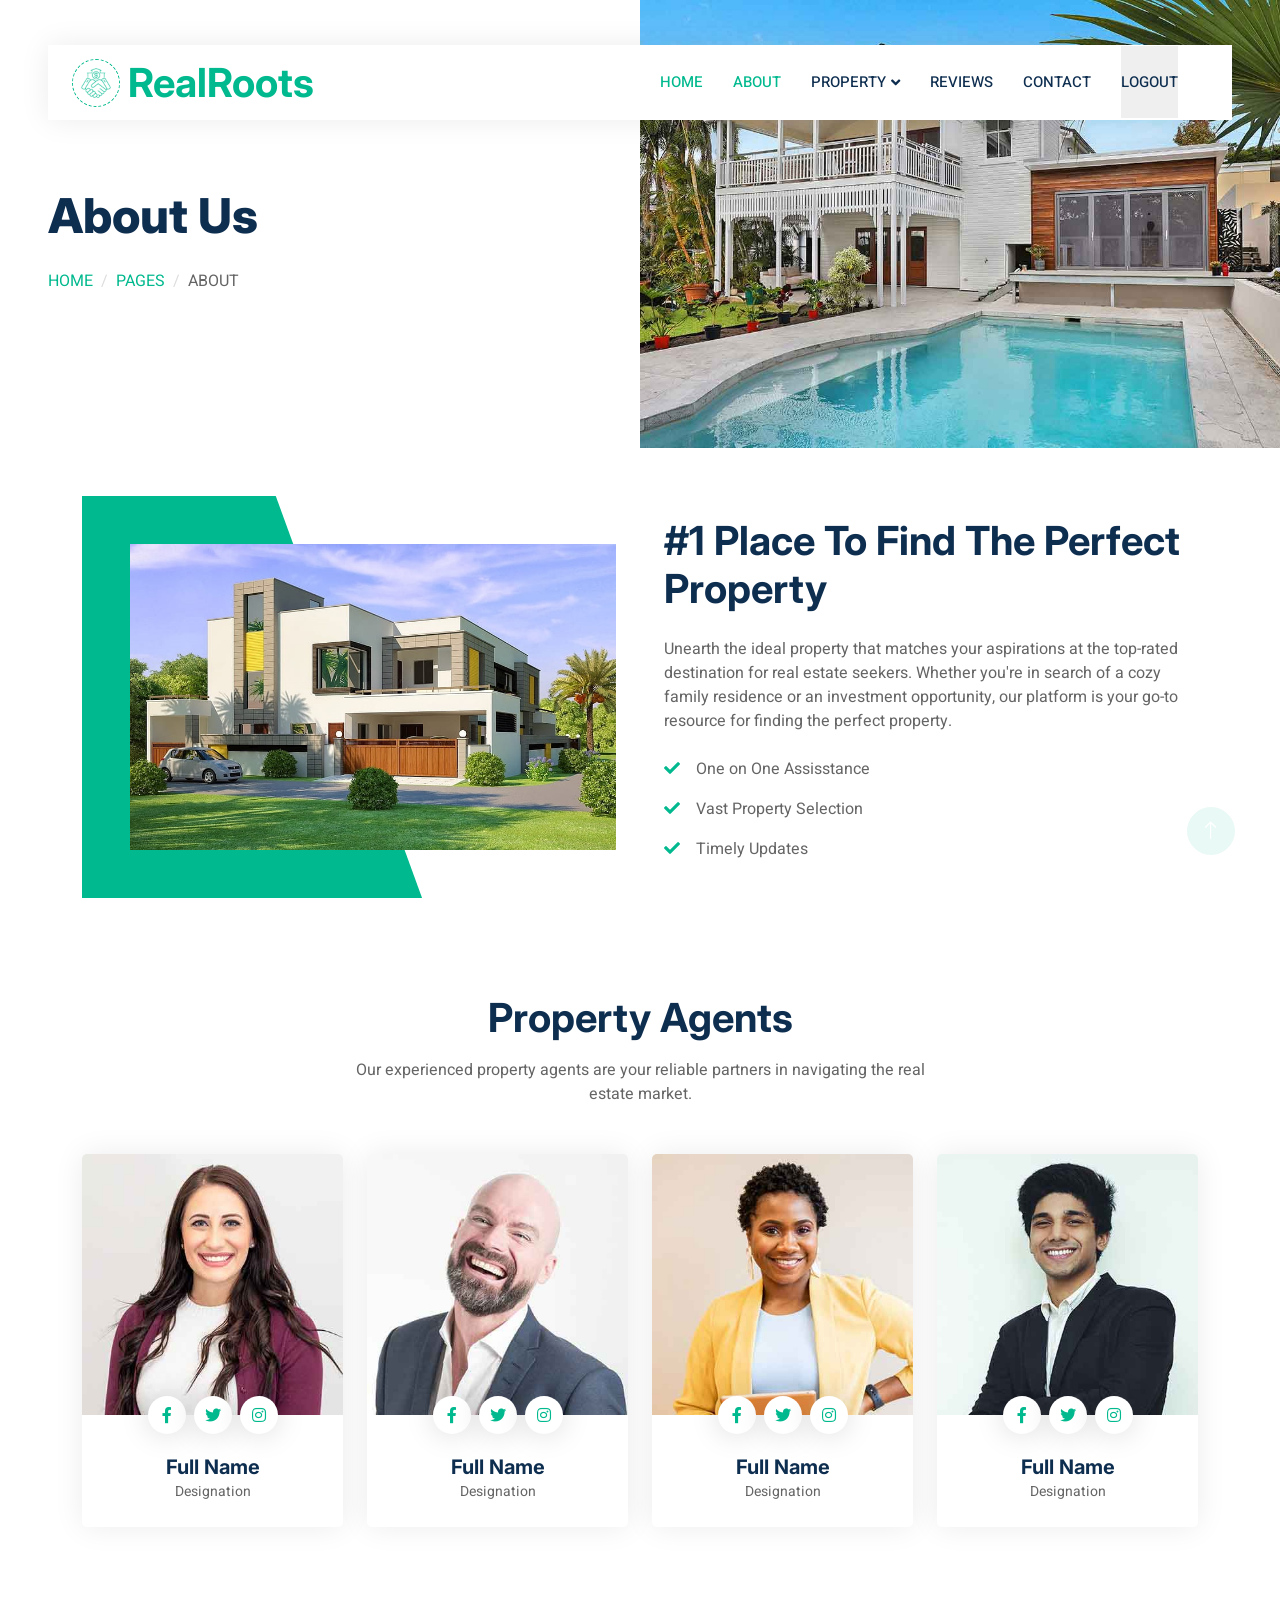
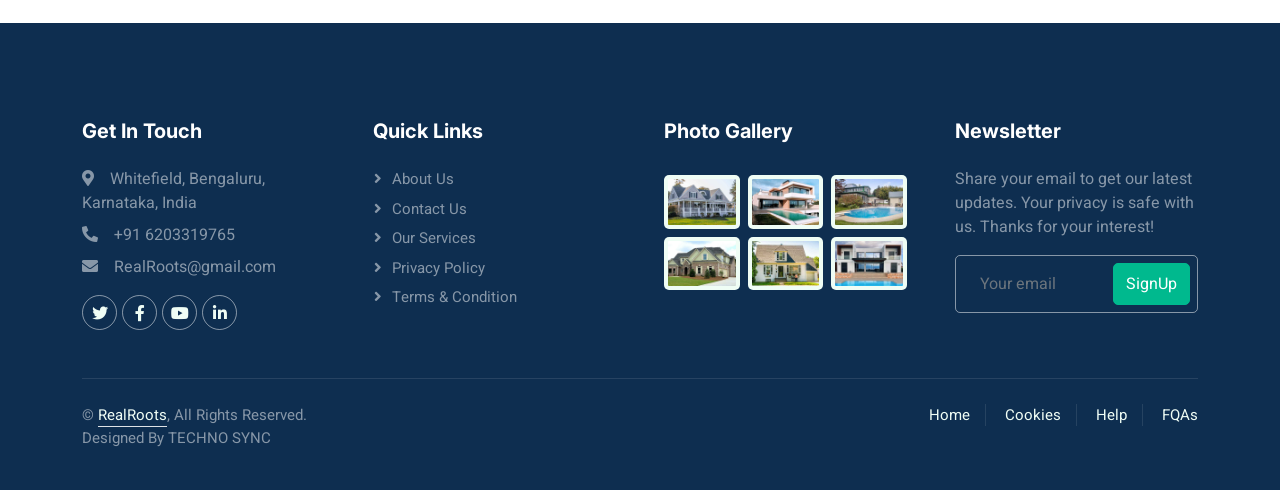
==== about.html @ d45a45da "project added" ====
<!DOCTYPE html>
<html lang="en">

<head>
    <meta charset="utf-8">
    <title>RealRoots</title>
    <meta content="width=device-width, initial-scale=1.0" name="viewport">
    <meta content="" name="keywords">
    <meta content="" name="description">

    <!-- Favicon -->
    <link href="img/favicon.ico" rel="icon">

    <!-- Google Web Fonts -->
    <link rel="preconnect" href="https://fonts.googleapis.com">
    <link rel="preconnect" href="https://fonts.gstatic.com" crossorigin>
    <link href="https://fonts.googleapis.com/css2?family=Heebo:wght@400;500;600&family=Inter:wght@700;800&display=swap" rel="stylesheet">
    
    <!-- Icon Font Stylesheet -->
    <link href="https://cdnjs.cloudflare.com/ajax/libs/font-awesome/5.10.0/css/all.min.css" rel="stylesheet">
    <link href="https://cdn.jsdelivr.net/npm/bootstrap-icons@1.4.1/font/bootstrap-icons.css" rel="stylesheet">

    <!-- Libraries Stylesheet -->
    <link href="lib/animate/animate.min.css" rel="stylesheet">
    <link href="lib/owlcarousel/assets/owl.carousel.min.css" rel="stylesheet">

    <!-- Customized Bootstrap Stylesheet -->
    <link href="css/bootstrap.min.css" rel="stylesheet">

    <!-- Template Stylesheet -->
    <link href="css/style.css" rel="stylesheet">
</head>

<body>
    <div class="container-xxl bg-white p-0">
        <!-- Spinner Start -->
        <div id="spinner" class="show bg-white position-fixed translate-middle w-100 vh-100 top-50 start-50 d-flex align-items-center justify-content-center">
            <div class="spinner-border text-primary" style="width: 3rem; height: 3rem;" role="status">
                <span class="sr-only">Loading...</span>
            </div>
        </div>
        <!-- Spinner End -->


        <!-- Navbar Start -->
        <div class="container-fluid nav-bar bg-transparent">
            <nav class="navbar navbar-expand-lg bg-white navbar-light py-0 px-4">
                <a href="index.php" class="navbar-brand d-flex align-items-center text-center">
                    <div class="icon p-2 me-2">
                        <img class="img-fluid" src="img/icon-deal.png" alt="Icon" style="width: 30px; height: 30px;">
                    </div>
                    <h1 class="m-0 text-primary">RealRoots</h1>
                </a>
                <button type="button" class="navbar-toggler" data-bs-toggle="collapse" data-bs-target="#navbarCollapse">
                    <span class="navbar-toggler-icon"></span>
                </button>
                <div class="collapse navbar-collapse" id="navbarCollapse">
                    <div class="navbar-nav ms-auto">
                        <a href="index.php" class="nav-item nav-link active">Home</a>
                        <a href="about.html" class="nav-item nav-link active">About</a>
                        <div class="nav-item dropdown">
                            <a href="#" class="nav-link dropdown-toggle" data-bs-toggle="dropdown">Property</a>
                            <div class="dropdown-menu rounded-0 m-0">
                                <a href="property-list.php" class="dropdown-item">Property List</a>
                                <a href="property-type.php" class="dropdown-item">Property Type</a>
                                <a href="property-agent.php" class="dropdown-item">Property Agent</a>
                            </div>
                        </div>
                    
                        <a href="testimonial.html" class="nav-item nav-link">Reviews</a>
                        <a href="contact.php" class="nav-item nav-link">Contact</a>
                        <li class="nav-item">
                            <form method="post" action="logout.php">
                            <button style="border:none " type="submit" class="nav-item nav-link" name="logout">Logout</button>
                            </form>
                        </li>
                    </div>
                </div>
            </nav>
        </div>
        <!-- Navbar End -->

        <!-- Header Start -->
        <div class="container-fluid header bg-white p-0">
            <div class="row g-0 align-items-center flex-column-reverse flex-md-row">
                <div class="col-md-6 p-5 mt-lg-5">
                    <h1 class="display-5 animated fadeIn mb-4">About Us</h1> 
                        <nav aria-label="breadcrumb animated fadeIn">
                        <ol class="breadcrumb text-uppercase">
                            <li class="breadcrumb-item"><a href="#">Home</a></li>
                            <li class="breadcrumb-item"><a href="#">Pages</a></li>
                            <li class="breadcrumb-item text-body active" aria-current="page">About</li>
                        </ol>
                    </nav>
                </div>
                <div class="col-md-6 animated fadeIn">
                    <img class="img-fluid" src="img/header.jpg" alt="">
                </div>
            </div>
        </div>
        <!-- Header End -->


       


        <!-- About Start -->
        <div class="container-xxl py-5">
            <div class="container">
                <div class="row g-5 align-items-center">
                    <div class="col-lg-6 wow fadeIn" data-wow-delay="0.1s">
                        <div class="about-img position-relative overflow-hidden p-5 pe-0">
                            <img class="img-fluid w-100" src="img/about.jpg">
                        </div>
                    </div>
                    <div class="col-lg-6 wow fadeIn" data-wow-delay="0.5s">
                        <h1 class="mb-4">#1 Place To Find The Perfect Property</h1>
                        <p class="mb-4">Unearth the ideal property that matches your aspirations at the top-rated destination for real estate seekers. Whether you're in search of a cozy family residence or an investment opportunity, our platform is your go-to resource for finding the perfect property.</p>
                        <p><i class="fa fa-check text-primary me-3"></i>One on One Assisstance</p>
                        <p><i class="fa fa-check text-primary me-3"></i>Vast Property Selection</p>
                        <p><i class="fa fa-check text-primary me-3"></i>Timely Updates</p>
                        
                    </div>
                </div>
            </div>
        </div>
        <!-- About End -->


        <!-- Call to Action Start -->
        
        <!-- Call to Action End -->


        <!-- Team Start -->
        <div class="container-xxl py-5">
            <div class="container">
                <div class="text-center mx-auto mb-5 wow fadeInUp" data-wow-delay="0.1s" style="max-width: 600px;">
                    <h1 class="mb-3">Property Agents</h1>
                    <p>Our experienced property agents are your reliable partners in navigating the real estate market.</p>
                </div>
                <div class="row g-4">
                    <div class="col-lg-3 col-md-6 wow fadeInUp" data-wow-delay="0.1s">
                        <div class="team-item rounded overflow-hidden">
                            <div class="position-relative">
                                <img class="img-fluid" src="img/team-1.jpg" alt="">
                                <div class="position-absolute start-50 top-100 translate-middle d-flex align-items-center">
                                    <a class="btn btn-square mx-1" href=""><i class="fab fa-facebook-f"></i></a>
                                    <a class="btn btn-square mx-1" href=""><i class="fab fa-twitter"></i></a>
                                    <a class="btn btn-square mx-1" href=""><i class="fab fa-instagram"></i></a>
                                </div>
                            </div>
                            <div class="text-center p-4 mt-3">
                                <h5 class="fw-bold mb-0">Full Name</h5>
                                <small>Designation</small>
                            </div>
                        </div>
                    </div>
                    <div class="col-lg-3 col-md-6 wow fadeInUp" data-wow-delay="0.3s">
                        <div class="team-item rounded overflow-hidden">
                            <div class="position-relative">
                                <img class="img-fluid" src="img/team-2.jpg" alt="">
                                <div class="position-absolute start-50 top-100 translate-middle d-flex align-items-center">
                                    <a class="btn btn-square mx-1" href=""><i class="fab fa-facebook-f"></i></a>
                                    <a class="btn btn-square mx-1" href=""><i class="fab fa-twitter"></i></a>
                                    <a class="btn btn-square mx-1" href=""><i class="fab fa-instagram"></i></a>
                                </div>
                            </div>
                            <div class="text-center p-4 mt-3">
                                <h5 class="fw-bold mb-0">Full Name</h5>
                                <small>Designation</small>
                            </div>
                        </div>
                    </div>
                    <div class="col-lg-3 col-md-6 wow fadeInUp" data-wow-delay="0.5s">
                        <div class="team-item rounded overflow-hidden">
                            <div class="position-relative">
                                <img class="img-fluid" src="img/team-3.jpg" alt="">
                                <div class="position-absolute start-50 top-100 translate-middle d-flex align-items-center">
                                    <a class="btn btn-square mx-1" href=""><i class="fab fa-facebook-f"></i></a>
                                    <a class="btn btn-square mx-1" href=""><i class="fab fa-twitter"></i></a>
                                    <a class="btn btn-square mx-1" href=""><i class="fab fa-instagram"></i></a>
                                </div>
                            </div>
                            <div class="text-center p-4 mt-3">
                                <h5 class="fw-bold mb-0">Full Name</h5>
                                <small>Designation</small>
                            </div>
                        </div>
                    </div>
                    <div class="col-lg-3 col-md-6 wow fadeInUp" data-wow-delay="0.7s">
                        <div class="team-item rounded overflow-hidden">
                            <div class="position-relative">
                                <img class="img-fluid" src="img/team-4.jpg" alt="">
                                <div class="position-absolute start-50 top-100 translate-middle d-flex align-items-center">
                                    <a class="btn btn-square mx-1" href=""><i class="fab fa-facebook-f"></i></a>
                                    <a class="btn btn-square mx-1" href=""><i class="fab fa-twitter"></i></a>
                                    <a class="btn btn-square mx-1" href=""><i class="fab fa-instagram"></i></a>
                                </div>
                            </div>
                            <div class="text-center p-4 mt-3">
                                <h5 class="fw-bold mb-0">Full Name</h5>
                                <small>Designation</small>
                            </div>
                        </div>
                    </div>
                </div>
            </div>
        </div>
        <!-- Team End -->
        

        <!-- Footer Start -->
        <div class="container-fluid bg-dark text-white-50 footer pt-5 mt-5 wow fadeIn" data-wow-delay="0.1s">
            <div class="container py-5">
                <div class="row g-5">
                    <div class="col-lg-3 col-md-6">
                        <h5 class="text-white mb-4">Get In Touch</h5>
                        <p class="mb-2"><i class="fa fa-map-marker-alt me-3"></i>Whitefield, Bengaluru, Karnataka, India</p>
                        <p class="mb-2"><i class="fa fa-phone-alt me-3"></i>+91 6203319765</p>
                        <p class="mb-2"><i class="fa fa-envelope me-3"></i>RealRoots@gmail.com</p>
                        <div class="d-flex pt-2">
                            <a class="btn btn-outline-light btn-social" href=""><i class="fab fa-twitter"></i></a>
                            <a class="btn btn-outline-light btn-social" href=""><i class="fab fa-facebook-f"></i></a>
                            <a class="btn btn-outline-light btn-social" href=""><i class="fab fa-youtube"></i></a>
                            <a class="btn btn-outline-light btn-social" href=""><i class="fab fa-linkedin-in"></i></a>
                        </div>
                    </div>
                    <div class="col-lg-3 col-md-6">
                        <h5 class="text-white mb-4">Quick Links</h5>
                        <a class="btn btn-link text-white-50" href="">About Us</a>
                        <a class="btn btn-link text-white-50" href="">Contact Us</a>
                        <a class="btn btn-link text-white-50" href="">Our Services</a>
                        <a class="btn btn-link text-white-50" href="">Privacy Policy</a>
                        <a class="btn btn-link text-white-50" href="">Terms & Condition</a>
                    </div>
                    <div class="col-lg-3 col-md-6">
                        <h5 class="text-white mb-4">Photo Gallery</h5>
                        <div class="row g-2 pt-2">
                            <div class="col-4">
                                <img class="img-fluid rounded bg-light p-1" src="img/property-1.jpg" alt="">
                            </div>
                            <div class="col-4">
                                <img class="img-fluid rounded bg-light p-1" src="img/property-2.jpg" alt="">
                            </div>
                            <div class="col-4">
                                <img class="img-fluid rounded bg-light p-1" src="img/property-3.jpg" alt="">
                            </div>
                            <div class="col-4">
                                <img class="img-fluid rounded bg-light p-1" src="img/property-4.jpg" alt="">
                            </div>
                            <div class="col-4">
                                <img class="img-fluid rounded bg-light p-1" src="img/property-5.jpg" alt="">
                            </div>
                            <div class="col-4">
                                <img class="img-fluid rounded bg-light p-1" src="img/property-6.jpg" alt="">
                            </div>
                        </div>
                    </div>
                    <div class="col-lg-3 col-md-6">
                        <h5 class="text-white mb-4">Newsletter</h5>
                        <p>Share your email to get our latest updates. Your privacy is safe with us. Thanks for your interest!</p>
                        <div class="position-relative mx-auto" style="max-width: 400px;">
                            <input class="form-control bg-transparent w-100 py-3 ps-4 pe-5" type="text" placeholder="Your email">
                            <button type="button" class="btn btn-primary py-2 position-absolute top-0 end-0 mt-2 me-2">SignUp</button>
                        </div>
                    </div>
                </div>
            </div>
            <div class="container">
                <div class="copyright">
                    <div class="row">
                        <div class="col-md-6 text-center text-md-start mb-3 mb-md-0">
                            &copy; <a class="border-bottom" href="#">RealRoots</a>, All Rights Reserved. 
							
							<!--/*** This template is free as long as you keep the footer author’s credit link/attribution link/backlink. If you'd like to use the template without the footer author’s credit link/attribution link/backlink, you can purchase the Credit Removal License from "https://htmlcodex.com/credit-removal". Thank you for your support. ***/-->
							<p>Designed By <a class="border-bottom"  href="technosync.html"></a>TECHNO SYNC</a></p>
                        </div>
                        <div class="col-md-6 text-center text-md-end">
                            <div class="footer-menu">
                                <a href="">Home</a>
                                <a href="">Cookies</a>
                                <a href="">Help</a>
                                <a href="">FQAs</a>
                            </div>
                        </div>
                    </div>
                </div>
            </div>
        </div>
        <!-- Footer End -->


        <!-- Back to Top -->
        <a href="#" class="btn btn-lg btn-primary btn-lg-square back-to-top"><i class="bi bi-arrow-up"></i></a>
    </div>

    <!-- JavaScript Libraries -->
    <script src="https://code.jquery.com/jquery-3.4.1.min.js"></script>
    <script src="https://cdn.jsdelivr.net/npm/bootstrap@5.0.0/dist/js/bootstrap.bundle.min.js"></script>
    <script src="lib/wow/wow.min.js"></script>
    <script src="lib/easing/easing.min.js"></script>
    <script src="lib/waypoints/waypoints.min.js"></script>
    <script src="lib/owlcarousel/owl.carousel.min.js"></script>

    <!-- Template Javascript -->
    <script src="js/main.js"></script>
</body>

</html>
---- css/style.css ----
/********** Template CSS **********/
:root {
    --primary: #00B98E;
    --secondary: #FF6922;
    --light: #EFFDF5;
    --dark: #0E2E50;
}

.back-to-top {
    position: fixed;
    display: none;
    right: 45px;
    bottom: 45px;
    z-index: 99;
}


/*** Spinner ***/
#spinner {
    opacity: 0;
    visibility: hidden;
    transition: opacity .5s ease-out, visibility 0s linear .5s;
    z-index: 99999;
}

#spinner.show {
    transition: opacity .5s ease-out, visibility 0s linear 0s;
    visibility: visible;
    opacity: 1;
}


/*** Button ***/
.btn {
    transition: .5s;
}

.btn.btn-primary,
.btn.btn-secondary {
    color: #FFFFFF;
}

.btn-square {
    width: 38px;
    height: 38px;
}

.btn-sm-square {
    width: 32px;
    height: 32px;
}

.btn-lg-square {
    width: 48px;
    height: 48px;
}

.btn-square,
.btn-sm-square,
.btn-lg-square {
    padding: 0;
    display: flex;
    align-items: center;
    justify-content: center;
    font-weight: normal;
    border-radius: 50px;
}


/*** Navbar ***/
.nav-bar {
    position: relative;
    margin-top: 45px;
    padding: 0 3rem;
    transition: .5s;
    z-index: 9999;
}

.nav-bar.sticky-top {
    position: sticky;
    padding: 0;
    z-index: 9999;
}

.navbar {
    box-shadow: 0 0 30px rgba(0, 0, 0, .08);
}

.navbar .dropdown-toggle::after {
    border: none;
    content: "\f107";
    font-family: "Font Awesome 5 Free";
    font-weight: 900;
    vertical-align: middle;
    margin-left: 5px;
    transition: .5s;
}

.navbar .dropdown-toggle[aria-expanded=true]::after {
    transform: rotate(-180deg);
}

.navbar-light .navbar-nav .nav-link {
    margin-right: 30px;
    padding: 25px 0;
    color: #FFFFFF;
    font-size: 15px;
    text-transform: uppercase;
    outline: none;
}

.navbar-light .navbar-nav .nav-link:hover,
.navbar-light .navbar-nav .nav-link.active {
    color: var(--primary);
}

@media (max-width: 991.98px) {
    .nav-bar {
        margin: 0;
        padding: 0;
    }

    .navbar-light .navbar-nav .nav-link  {
        margin-right: 0;
        padding: 10px 0;
    }

    .navbar-light .navbar-nav {
        border-top: 1px solid #EEEEEE;
    }
}

.navbar-light .navbar-brand {
    height: 75px;
}

.navbar-light .navbar-nav .nav-link {
    color: var(--dark);
    font-weight: 500;
}

@media (min-width: 992px) {
    .navbar .nav-item .dropdown-menu {
        display: block;
        top: 100%;
        margin-top: 0;
        transform: rotateX(-75deg);
        transform-origin: 0% 0%;
        opacity: 0;
        visibility: hidden;
        transition: .5s;
        
    }

    .navbar .nav-item:hover .dropdown-menu {
        transform: rotateX(0deg);
        visibility: visible;
        transition: .5s;
        opacity: 1;
    }
}


/*** Header ***/
@media (min-width: 992px) {
    .header {
        margin-top: -120px;
    }
}

.header-carousel .owl-nav {
    position: absolute;
    top: 50%;
    left: -25px;
    transform: translateY(-50%);
    display: flex;
    flex-direction: column;
}

.header-carousel .owl-nav .owl-prev,
.header-carousel .owl-nav .owl-next {
    margin: 7px 0;
    width: 50px;
    height: 50px;
    display: flex;
    align-items: center;
    justify-content: center;
    color: #FFFFFF;
    background: var(--primary);
    border-radius: 40px;
    font-size: 20px;
    transition: .5s;
}

.header-carousel .owl-nav .owl-prev:hover,
.header-carousel .owl-nav .owl-next:hover {
    background: var(--dark);
}

@media (max-width: 768px) {
    .header-carousel .owl-nav {
        left: 25px;
    }
}

.breadcrumb-item + .breadcrumb-item::before {
    color: #DDDDDD;
}


/*** Icon ***/
.icon {
    padding: 15px;
    display: inline-flex;
    align-items: center;
    justify-content: center;
    background: #FFFFFF !important;
    border-radius: 50px;
    border: 1px dashed var(--primary) !important;
}


/*** About ***/
.about-img img {
    position: relative;
    z-index: 2;
}

.about-img::before {
    position: absolute;
    content: "";
    top: 0;
    left: -50%;
    width: 100%;
    height: 100%;
    background: var(--primary);
    transform: skew(20deg);
    z-index: 1;
}


/*** Category ***/
.cat-item div {
    background: #FFFFFF;
    border: 1px dashed rgba(0, 185, 142, .3);
    transition: .5s;
}

.cat-item:hover div {
    background: var(--primary);
    border-color: transparent;
}

.cat-item div * {
    transition: .5s;
}

.cat-item:hover div * {
    color: #FFFFFF !important;
}


/*** Property List ***/
.nav-pills .nav-item .btn {
    color: var(--dark);
}

.nav-pills .nav-item .btn:hover,
.nav-pills .nav-item .btn.active {
    color: #FFFFFF;
}

.property-item {
    box-shadow: 0 0 30px rgba(0, 0, 0, .08);
}

.property-item img {
    transition: .5s;
}

.property-item:hover img {
    transform: scale(1.1);
}

.property-item .border-top {
    border-top: 1px dashed rgba(0, 185, 142, .3) !important;
}

.property-item .border-end {
    border-right: 1px dashed rgba(0, 185, 142, .3) !important;
}


/*** Team ***/
.team-item {
    box-shadow: 0 0 30px rgba(0, 0, 0, .08);
    transition: .5s;
}

.team-item .btn {
    color: var(--primary);
    background: #FFFFFF;
    box-shadow: 0 0 30px rgba(0, 0, 0, .15);
}

.team-item .btn:hover {
    color: #FFFFFF;
    background: var(--primary);
}

.team-item:hover {
    border-color: var(--secondary) !important;
}

.team-item:hover .bg-primary {
    background: var(--secondary) !important;
}

.team-item:hover .bg-primary i {
    color: var(--secondary) !important;
}


/*** Testimonial ***/
.testimonial-carousel {
    padding-left: 1.5rem;
    padding-right: 1.5rem;
}

@media (min-width: 576px) {
    .testimonial-carousel {
        padding-left: 4rem;
        padding-right: 4rem;
    }
}

.testimonial-carousel .testimonial-item .border {
    border: 1px dashed rgba(0, 185, 142, .3) !important;
}

.testimonial-carousel .owl-nav {
    position: absolute;
    width: 100%;
    height: 40px;
    top: calc(50% - 20px);
    left: 0;
    display: flex;
    justify-content: space-between;
    z-index: 1;
}

.testimonial-carousel .owl-nav .owl-prev,
.testimonial-carousel .owl-nav .owl-next {
    position: relative;
    width: 40px;
    height: 40px;
    display: flex;
    align-items: center;
    justify-content: center;
    color: #FFFFFF;
    background: var(--primary);
    border-radius: 40px;
    font-size: 20px;
    transition: .5s;
}

.testimonial-carousel .owl-nav .owl-prev:hover,
.testimonial-carousel .owl-nav .owl-next:hover {
    background: var(--dark);
}


/*** Footer ***/
.footer .btn.btn-social {
    margin-right: 5px;
    width: 35px;
    height: 35px;
    display: flex;
    align-items: center;
    justify-content: center;
    color: var(--light);
    border: 1px solid rgba(255,255,255,0.5);
    border-radius: 35px;
    transition: .3s;
}

.footer .btn.btn-social:hover {
    color: var(--primary);
    border-color: var(--light);
}

.footer .btn.btn-link {
    display: block;
    margin-bottom: 5px;
    padding: 0;
    text-align: left;
    font-size: 15px;
    font-weight: normal;
    text-transform: capitalize;
    transition: .3s;
}

.footer .btn.btn-link::before {
    position: relative;
    content: "\f105";
    font-family: "Font Awesome 5 Free";
    font-weight: 900;
    margin-right: 10px;
}

.footer .btn.btn-link:hover {
    letter-spacing: 1px;
    box-shadow: none;
}

.footer .form-control {
    border-color: rgba(255,255,255,0.5);
}

.footer .copyright {
    padding: 25px 0;
    font-size: 15px;
    border-top: 1px solid rgba(256, 256, 256, .1);
}

.footer .copyright a {
    color: var(--light);
}

.footer .footer-menu a {
    margin-right: 15px;
    padding-right: 15px;
    border-right: 1px solid rgba(255, 255, 255, .1);
}

.footer .footer-menu a:last-child {
    margin-right: 0;
    padding-right: 0;
    border-right: none;
}

/* Custom CSS for the button */
.btn-custom {
    background-color: #000; /* Black background color */
    color: #fff; /* White text color */
    border-radius: 25px; /* Rounded borders */
    padding: 10px 20px; /* Adjust padding as needed */
    text-decoration: none; /* Remove underline */
    transition: background-color 0.3s ease-in-out; /* Smooth color transition on hover */
}

/* Custom CSS for the button hover state */
.btn-custom:hover {
    background-color: #333; /* Darker black on hover (adjust as needed) */
}
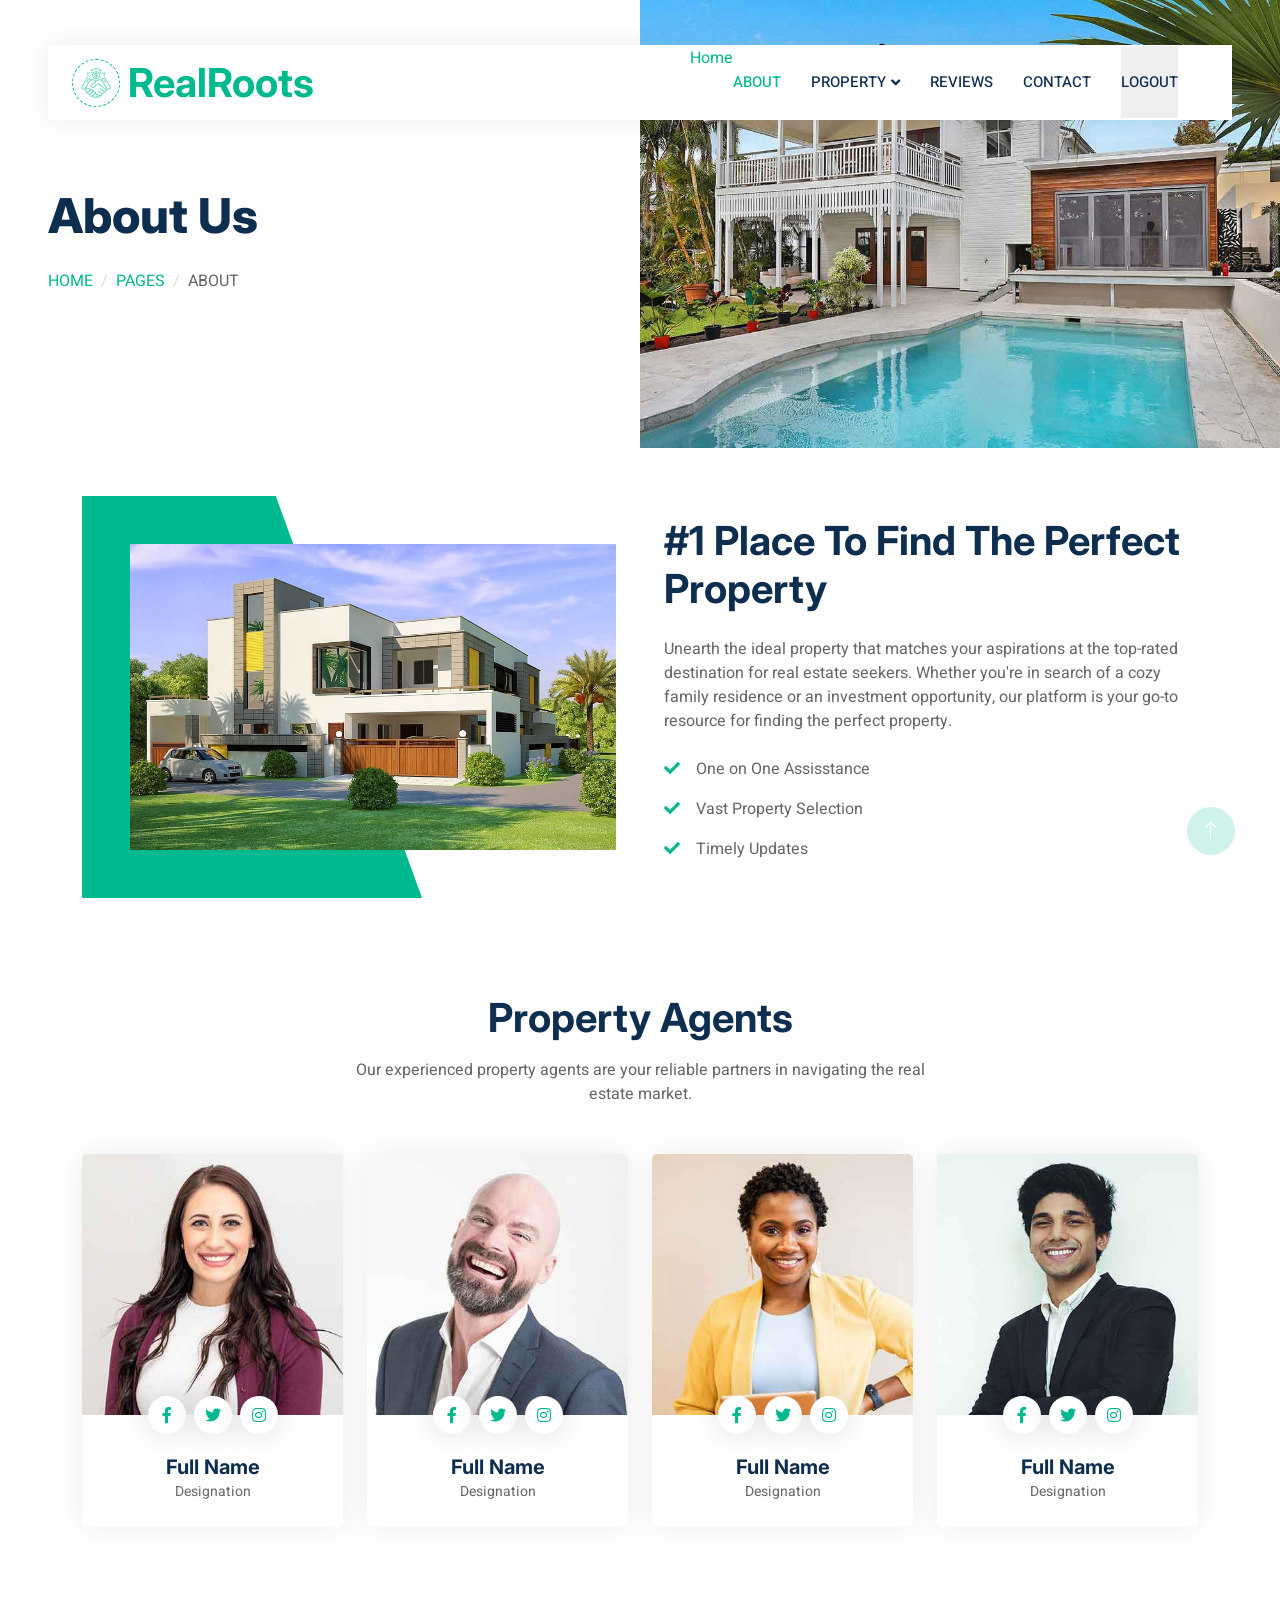
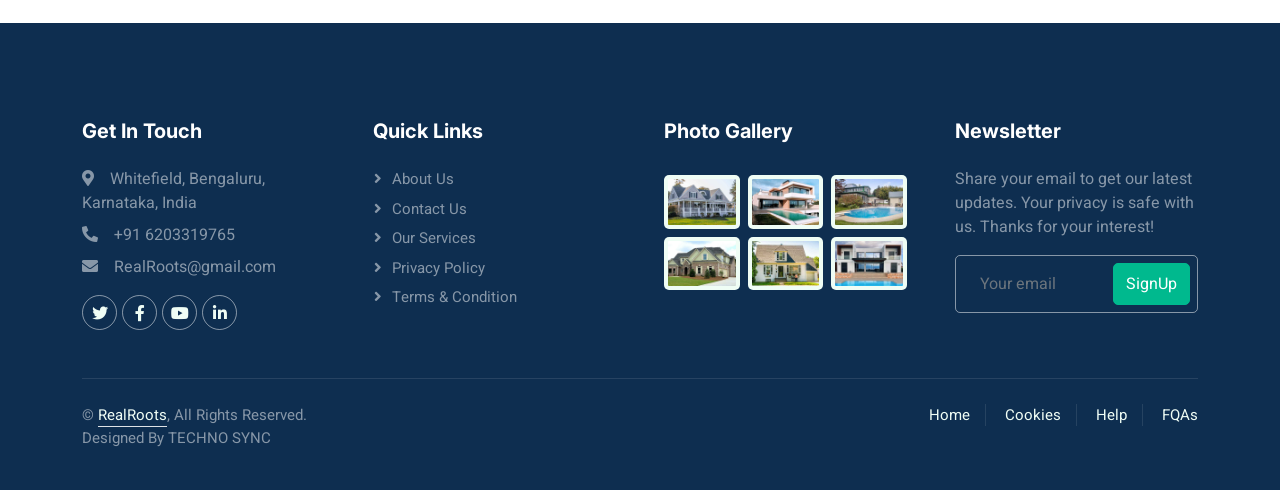
==== commit ea5e09f0: "php html separate" ====
--- a/about.html
+++ b/about.html
@@ -45,7 +45,7 @@
         <!-- Navbar Start -->
         <div class="container-fluid nav-bar bg-transparent">
             <nav class="navbar navbar-expand-lg bg-white navbar-light py-0 px-4">
-                <a href="index.php" class="navbar-brand d-flex align-items-center text-center">
+                <a href="main_project.html" class="navbar-brand d-flex align-items-center text-center">
                     <div class="icon p-2 me-2">
                         <img class="img-fluid" src="img/icon-deal.png" alt="Icon" style="width: 30px; height: 30px;">
                     </div>
@@ -56,23 +56,23 @@
                 </button>
                 <div class="collapse navbar-collapse" id="navbarCollapse">
                     <div class="navbar-nav ms-auto">
-                        <a href="index.php" class="nav-item nav-link active">Home</a>
+                        <a href="main_project.html"nav-item nav-link active">Home</a>
                         <a href="about.html" class="nav-item nav-link active">About</a>
                         <div class="nav-item dropdown">
                             <a href="#" class="nav-link dropdown-toggle" data-bs-toggle="dropdown">Property</a>
                             <div class="dropdown-menu rounded-0 m-0">
-                                <a href="property-list.php" class="dropdown-item">Property List</a>
-                                <a href="property-type.php" class="dropdown-item">Property Type</a>
-                                <a href="property-agent.php" class="dropdown-item">Property Agent</a>
+                                <a href="property-list.html" class="dropdown-item">Property List</a>
+                                <a href="property-type.html" class="dropdown-item">Property Type</a>
+                                <a href="property-agent.html" class="dropdown-item">Property Agent</a>
                             </div>
                         </div>
                     
                         <a href="testimonial.html" class="nav-item nav-link">Reviews</a>
-                        <a href="contact.php" class="nav-item nav-link">Contact</a>
+                        <a href="contact.html" class="nav-item nav-link">Contact</a>
                         <li class="nav-item">
-                            <form method="post" action="logout.php">
-                            <button style="border:none " type="submit" class="nav-item nav-link" name="logout">Logout</button>
-                            </form>
+                            <form method="post" action="javascript:void(0);" class="form" onsubmit="redirectToLoginPage()">
+                                <button style="border:none " type="submit" class="nav-item nav-link" name="logout">Logout</button>
+                                </form>
                         </li>
                     </div>
                 </div>
@@ -305,6 +305,13 @@
 
     <!-- Template Javascript -->
     <script src="js/main.js"></script>
+    <script>
+        function redirectToLoginPage() {
+            // Redirect to login.html
+            window.location.href = 'login.html';
+        }
+    </script>
+    
 </body>
 
 </html>
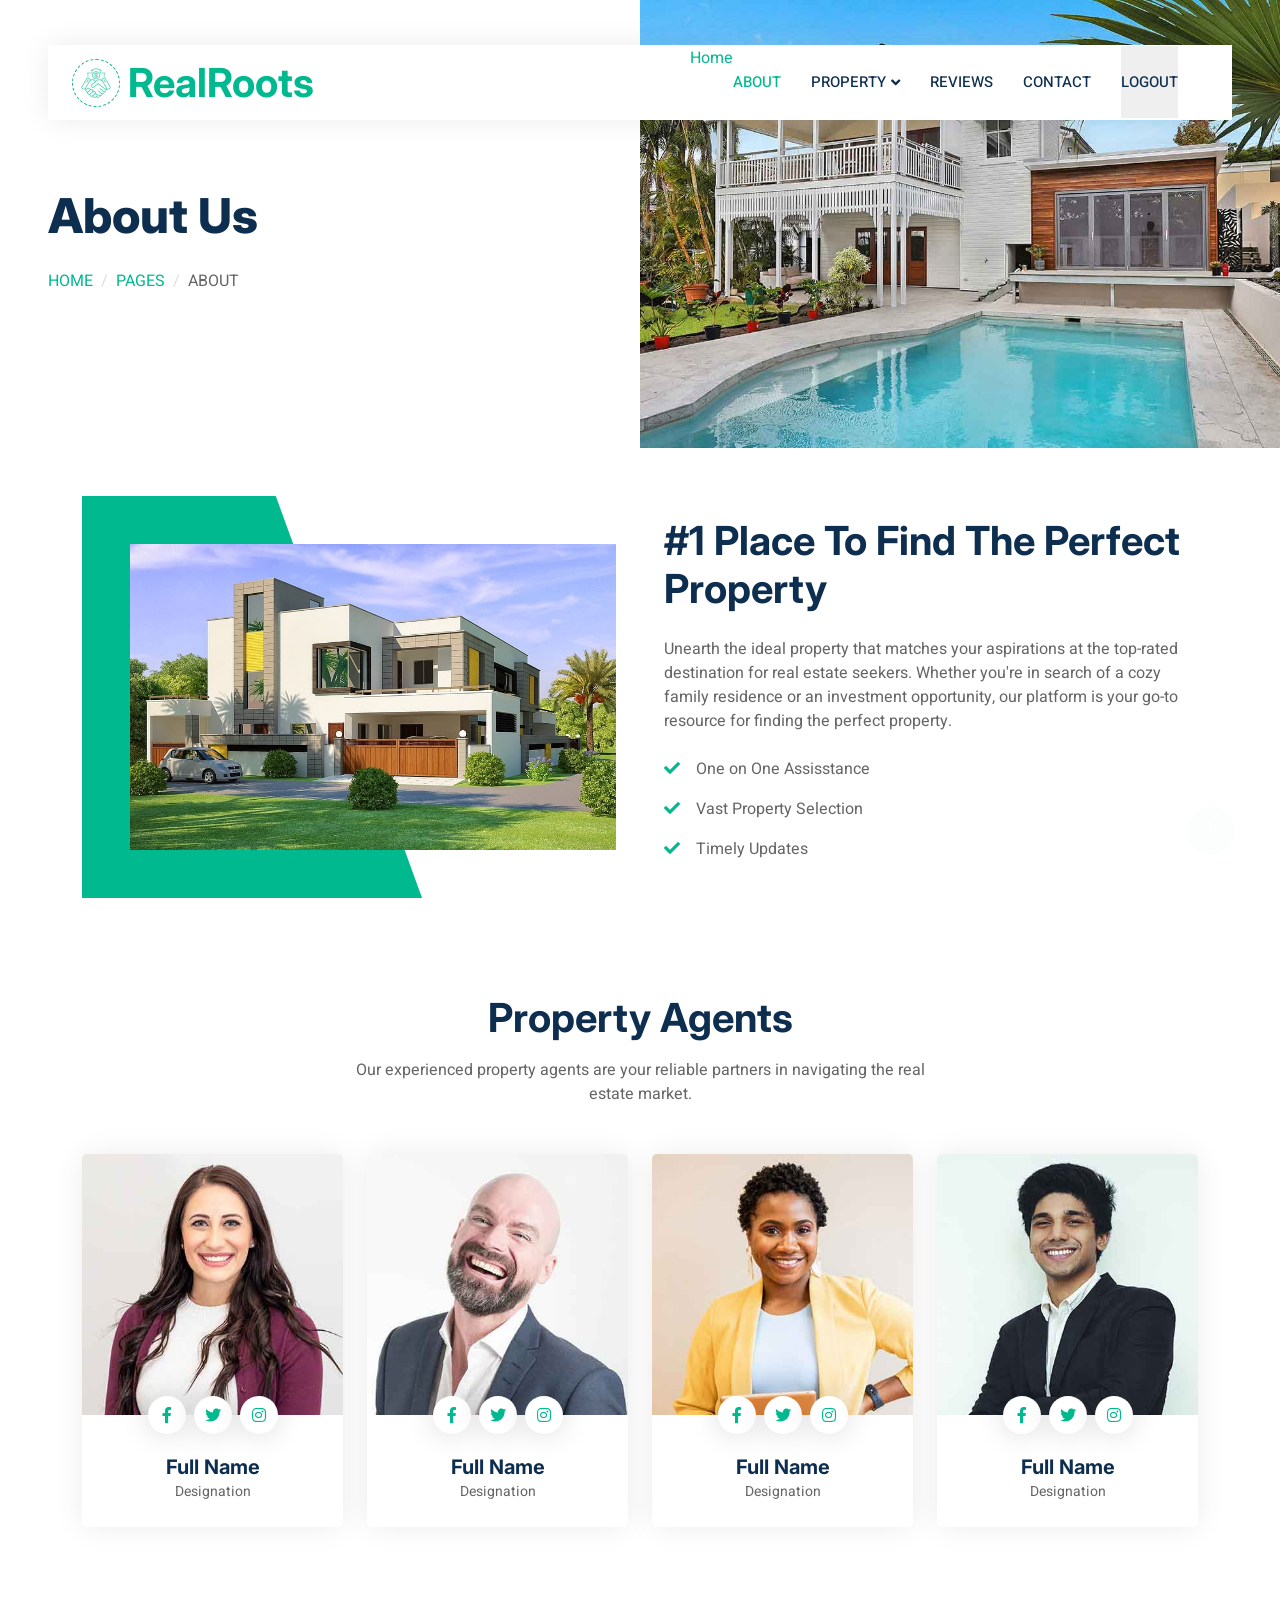
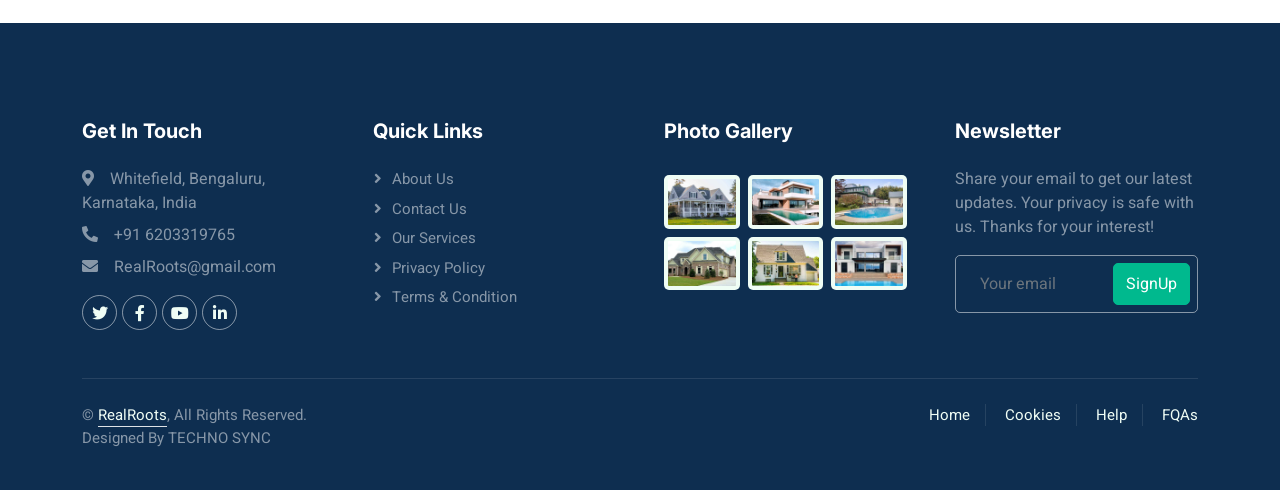
==== commit fded12fb: "changes" ====
--- a/about.html
+++ b/about.html
@@ -56,7 +56,7 @@
                 </button>
                 <div class="collapse navbar-collapse" id="navbarCollapse">
                     <div class="navbar-nav ms-auto">
-                        <a href="main_project.html"nav-item nav-link active">Home</a>
+                        <a href="main_project.html"nav-item nav-link active>Home</a>
                         <a href="about.html" class="nav-item nav-link active">About</a>
                         <div class="nav-item dropdown">
                             <a href="#" class="nav-link dropdown-toggle" data-bs-toggle="dropdown">Property</a>
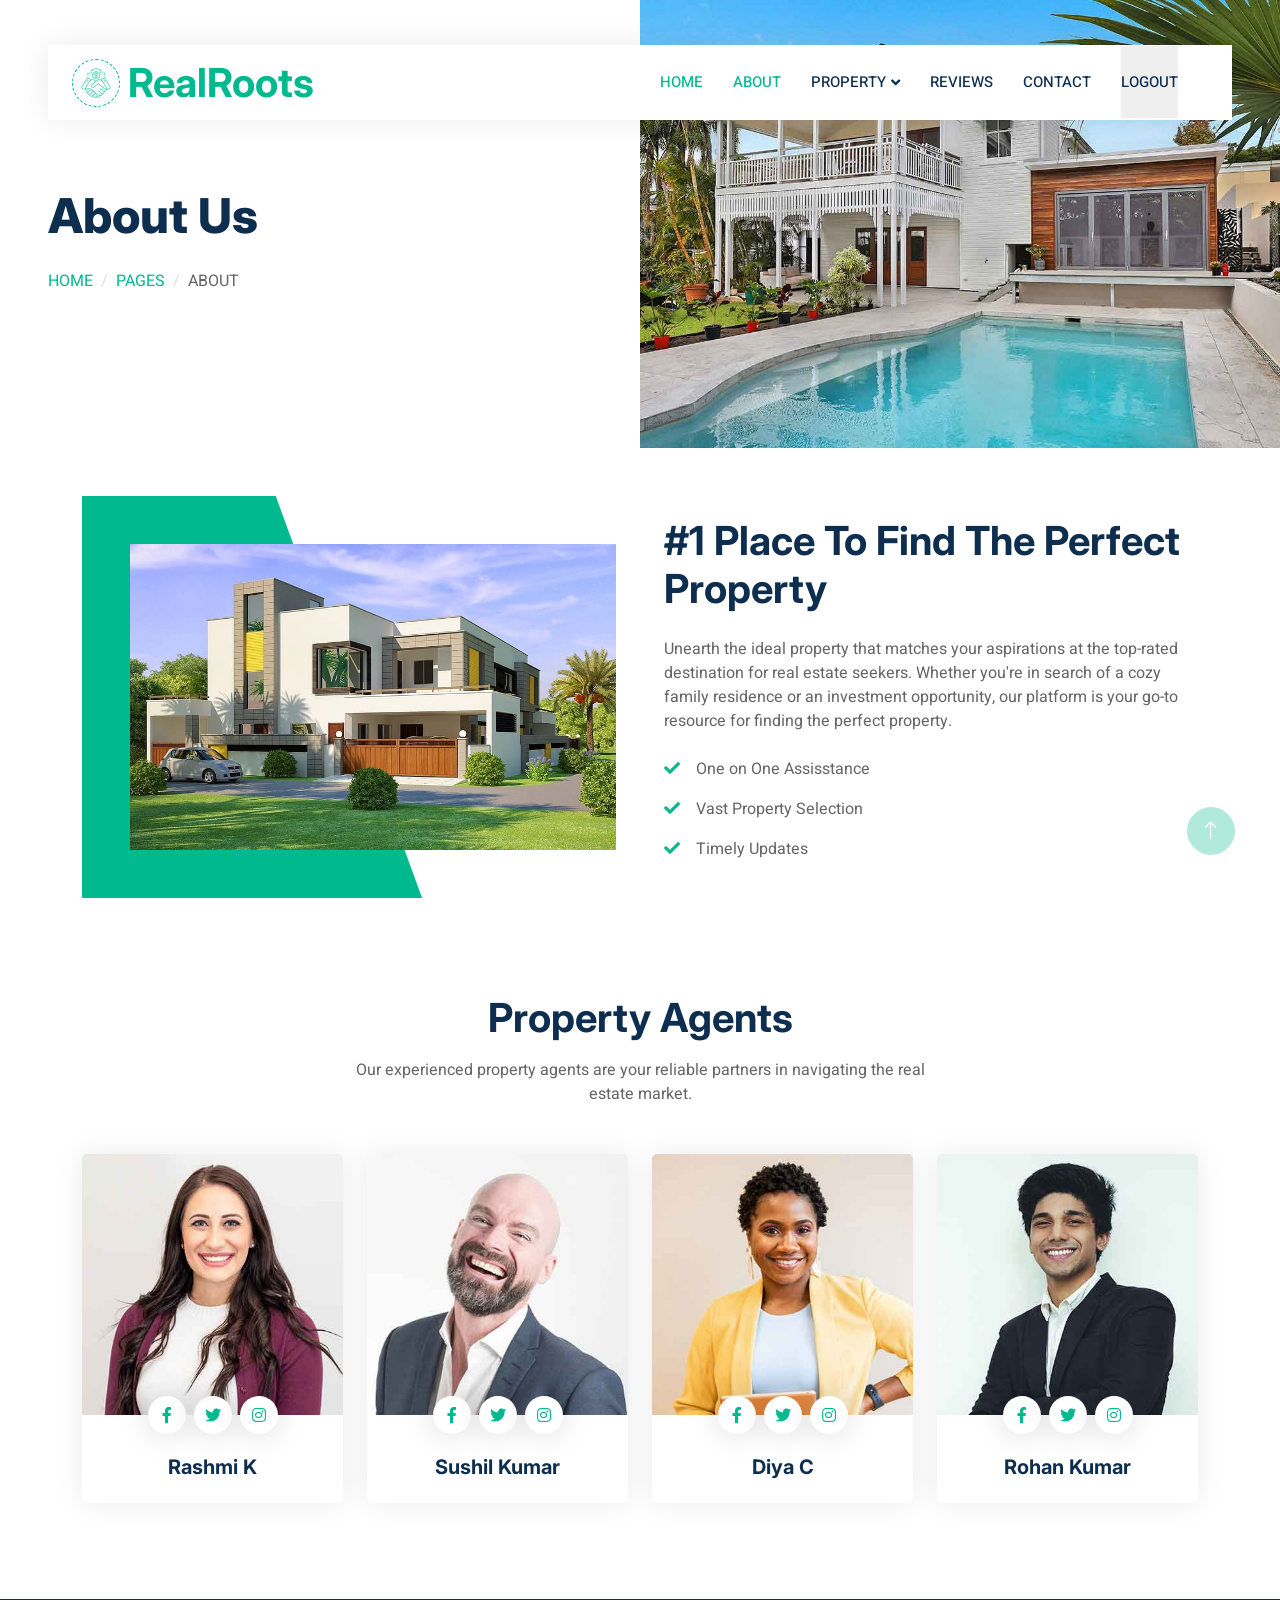
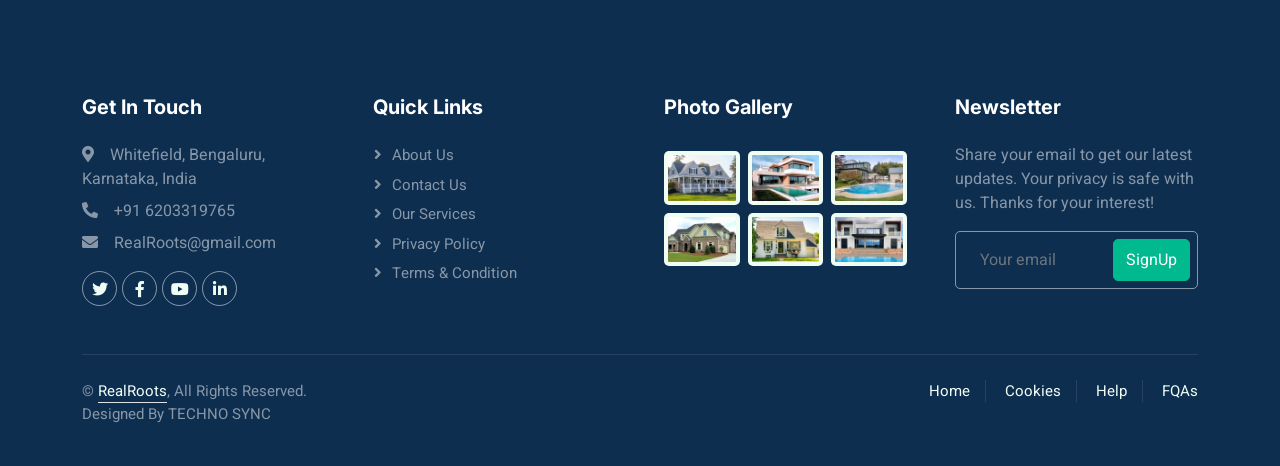
==== commit f6dc549f: "chnge2" ====
--- a/about.html
+++ b/about.html
@@ -56,7 +56,7 @@
                 </button>
                 <div class="collapse navbar-collapse" id="navbarCollapse">
                     <div class="navbar-nav ms-auto">
-                        <a href="main_project.html"nav-item nav-link active>Home</a>
+                        <a href="main_project.html" class="nav-item nav-link active">Home</a>
                         <a href="about.html" class="nav-item nav-link active">About</a>
                         <div class="nav-item dropdown">
                             <a href="#" class="nav-link dropdown-toggle" data-bs-toggle="dropdown">Property</a>
@@ -151,8 +151,8 @@
                                 </div>
                             </div>
                             <div class="text-center p-4 mt-3">
-                                <h5 class="fw-bold mb-0">Full Name</h5>
-                                <small>Designation</small>
+                                <h5 class="fw-bold mb-0">Rashmi K</h5>
+                               
                             </div>
                         </div>
                     </div>
@@ -167,8 +167,8 @@
                                 </div>
                             </div>
                             <div class="text-center p-4 mt-3">
-                                <h5 class="fw-bold mb-0">Full Name</h5>
-                                <small>Designation</small>
+                                <h5 class="fw-bold mb-0">Sushil Kumar</h5>
+                                
                             </div>
                         </div>
                     </div>
@@ -183,8 +183,8 @@
                                 </div>
                             </div>
                             <div class="text-center p-4 mt-3">
-                                <h5 class="fw-bold mb-0">Full Name</h5>
-                                <small>Designation</small>
+                                <h5 class="fw-bold mb-0">Diya C</h5>
+                                
                             </div>
                         </div>
                     </div>
@@ -199,8 +199,8 @@
                                 </div>
                             </div>
                             <div class="text-center p-4 mt-3">
-                                <h5 class="fw-bold mb-0">Full Name</h5>
-                                <small>Designation</small>
+                                <h5 class="fw-bold mb-0">Rohan Kumar</h5>
+                                
                             </div>
                         </div>
                     </div>
